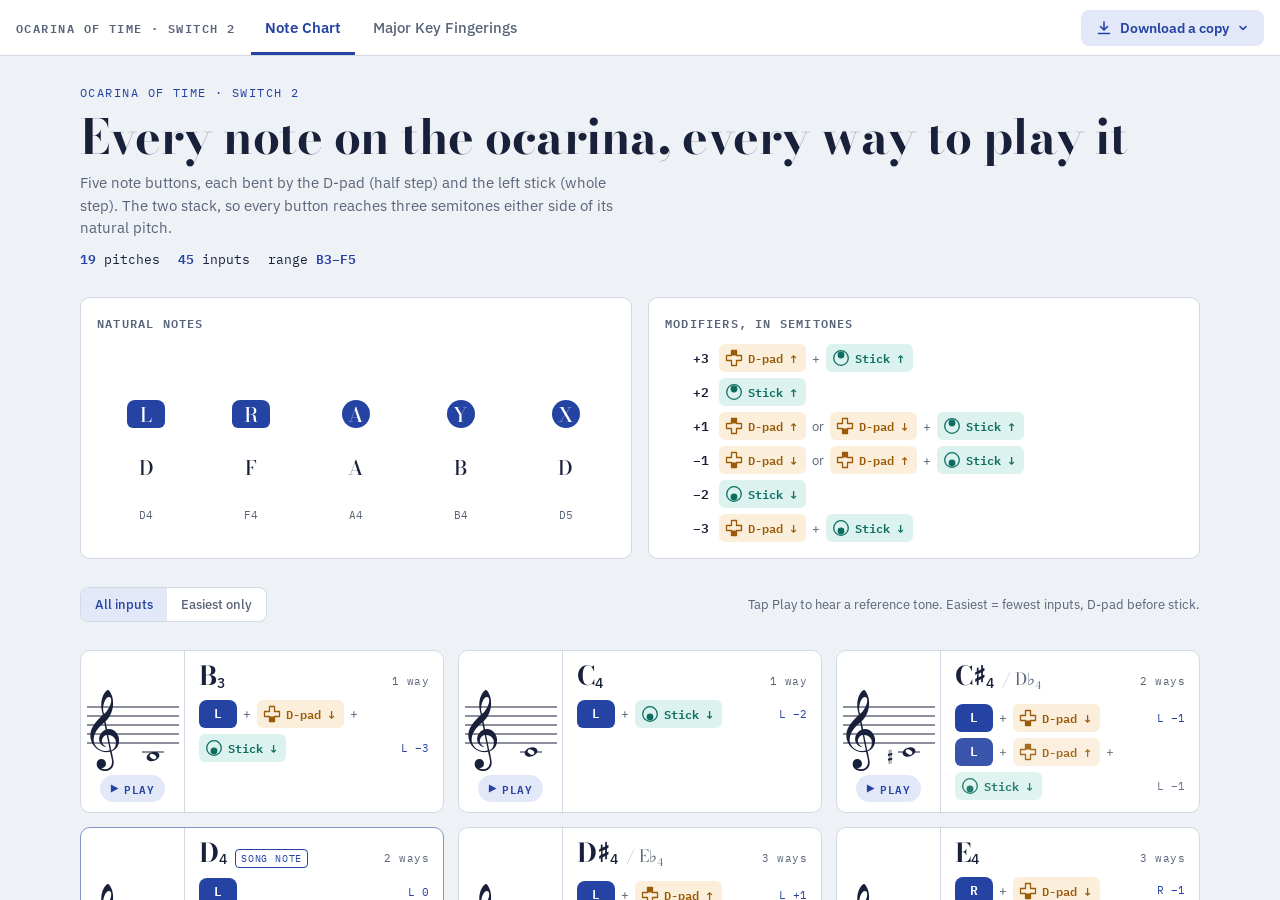
==== index.html @ efce630c "Add GitHub Pages site with chart tabs and download menu index.html shows each chart page in its own " ====
<!doctype html>
<html lang="en">
<head>
<meta charset="utf-8">
<meta name="viewport" content="width=device-width, initial-scale=1, viewport-fit=cover">
<title>Ocarina Note Charts</title>
<meta name="description" content="Note and fingering charts for the ocarina in The Legend of Zelda: Ocarina of Time on Nintendo Switch 2.">
<link rel="icon" href="data:image/svg+xml,%3Csvg xmlns='http://www.w3.org/2000/svg' viewBox='0 0 32 32'%3E%3Cellipse cx='16' cy='17' rx='13' ry='10' fill='%232443a3'/%3E%3Ccircle cx='11' cy='15' r='2' fill='%23fff'/%3E%3Ccircle cx='17' cy='13' r='2' fill='%23fff'/%3E%3Ccircle cx='22' cy='17' r='2' fill='%23fff'/%3E%3C/svg%3E">
<link rel="preconnect" href="https://fonts.googleapis.com">
<link rel="preconnect" href="https://fonts.gstatic.com" crossorigin>
<link rel="stylesheet" href="https://fonts.googleapis.com/css2?family=IBM+Plex+Sans:wght@400;500;600&family=IBM+Plex+Mono:wght@500;600&display=swap">
<style>
/* Colors match the two chart pages so the shell and the frame read as one page. */
:root {
  color-scheme: light dark;
  --paper: #eef1f6;
  --surface: #ffffff;
  --ink: #18203a;
  --muted: #5a6479;
  --line: #d3d9e4;
  --accent: #2443a3;
  --accent-soft: #e2e8f8;
  --shadow: 0 8px 24px rgb(24 32 58 / .14);
  --f-body: "IBM Plex Sans", system-ui, -apple-system, "Segoe UI", sans-serif;
  --f-mono: "IBM Plex Mono", ui-monospace, "SF Mono", Menlo, monospace;
  --bar-h: 56px;
}
@media (prefers-color-scheme: dark) {
  :root:not([data-theme="light"]) {
    --paper: #0e1320;
    --surface: #161d2d;
    --ink: #e5e9f2;
    --muted: #98a2b6;
    --line: #2a3347;
    --accent: #93a9ff;
    --accent-soft: #1e2948;
    --shadow: 0 8px 24px rgb(0 0 0 / .45);
  }
}
:root[data-theme="dark"] {
  --paper: #0e1320;
  --surface: #161d2d;
  --ink: #e5e9f2;
  --muted: #98a2b6;
  --line: #2a3347;
  --accent: #93a9ff;
  --accent-soft: #1e2948;
  --shadow: 0 8px 24px rgb(0 0 0 / .45);
}

*, *::before, *::after { box-sizing: border-box; }
html, body { height: 100%; }
body {
  margin: 0;
  display: flex;
  flex-direction: column;
  background: var(--paper);
  color: var(--ink);
  font: 15px/1.4 var(--f-body);
}

/* Top bar */
.bar {
  position: relative;
  z-index: 10;
  display: flex;
  align-items: stretch;
  gap: 16px;
  min-height: var(--bar-h);
  padding: env(safe-area-inset-top, 0px) max(16px, env(safe-area-inset-right)) 0 max(16px, env(safe-area-inset-left));
  background: var(--surface);
  border-bottom: 1px solid var(--line);
}
.brand {
  align-self: center;
  margin: 0;
  font: 600 12px var(--f-mono);
  letter-spacing: .12em;
  text-transform: uppercase;
  color: var(--muted);
  white-space: nowrap;
}

/* Tabs */
nav { display: flex; min-width: 0; }
.tabs li { display: flex; }
.tabs {
  display: flex;
  gap: 4px;
  margin: 0;
  padding: 0;
  list-style: none;
  min-width: 0;
}
.tabs a {
  display: flex;
  align-items: center;
  height: 100%;
  padding: 0 14px;
  color: var(--muted);
  font-weight: 500;
  text-decoration: none;
  white-space: nowrap;
  border-bottom: 3px solid transparent;
  border-top: 3px solid transparent;
}
.tabs a:hover { color: var(--ink); }
.tabs a[aria-current="page"] {
  color: var(--accent);
  font-weight: 600;
  border-bottom-color: var(--accent);
}
.tabs a:focus-visible,
.dl-btn:focus-visible,
.dl-menu a:focus-visible {
  outline: 2px solid var(--accent);
  outline-offset: -2px;
  border-radius: 6px;
}
.short { display: none; }

/* Download menu */
.dl {
  position: relative;
  margin-left: auto;
  align-self: center;
}
.dl-btn {
  display: inline-flex;
  align-items: center;
  gap: 8px;
  height: 36px;
  padding: 0 14px;
  font: 600 14px var(--f-body);
  color: var(--accent);
  background: var(--accent-soft);
  border: 1px solid transparent;
  border-radius: 8px;
  cursor: pointer;
  white-space: nowrap;
}
.dl-btn:hover { border-color: var(--accent); }
.dl-btn svg { width: 16px; height: 16px; flex: none; }
.dl-btn .chev { width: 12px; height: 12px; transition: transform .15s; }
.dl-btn[aria-expanded="true"] .chev { transform: rotate(180deg); }

.dl-menu {
  position: absolute;
  top: calc(100% + 8px);
  right: 0;
  width: 280px;
  max-width: calc(100vw - 32px);
  margin: 0;
  padding: 6px;
  list-style: none;
  background: var(--surface);
  border: 1px solid var(--line);
  border-radius: 10px;
  box-shadow: var(--shadow);
}
.dl-menu[hidden] { display: none; }
.dl-head {
  padding: 8px 10px 6px;
  font: 600 11px var(--f-mono);
  letter-spacing: .1em;
  text-transform: uppercase;
  color: var(--muted);
}
.dl-menu a {
  display: grid;
  grid-template-columns: 40px 1fr;
  align-items: center;
  gap: 2px 10px;
  padding: 10px;
  color: var(--ink);
  text-decoration: none;
  border-radius: 6px;
}
.dl-menu a:hover { background: var(--accent-soft); }
.badge {
  grid-row: span 2;
  display: grid;
  place-items: center;
  height: 32px;
  font: 600 11px var(--f-mono);
  color: var(--accent);
  border: 1px solid var(--line);
  border-radius: 6px;
}
.dl-menu strong { font-weight: 600; }
.dl-menu small { color: var(--muted); font-size: 13px; }

/* Chart frames */
main { position: relative; flex: 1; min-height: 0; }
iframe {
  position: absolute;
  inset: 0;
  width: 100%;
  height: 100%;
  border: 0;
  background: var(--paper);
}
iframe[hidden] { display: none; }

@media (max-width: 760px) {
  .brand { display: none; }
}
@media (max-width: 520px) {
  .bar { gap: 8px; }
  .tabs a { padding: 0 10px; }
  .long { display: none; }
  .short { display: inline; }
  .dl-btn { padding: 0 10px; }
}
@media (prefers-reduced-motion: reduce) {
  .dl-btn .chev { transition: none; }
}
</style>
</head>
<body>

<header class="bar">
  <p class="brand">Ocarina of Time · Switch 2</p>

  <nav aria-label="Charts">
    <ul class="tabs" id="tabs"></ul>
  </nav>

  <div class="dl">
    <button class="dl-btn" id="dl-btn" type="button" aria-haspopup="true" aria-expanded="false" aria-controls="dl-menu">
      <svg viewBox="0 0 16 16" fill="none" stroke="currentColor" stroke-width="1.6" stroke-linecap="round" stroke-linejoin="round" aria-hidden="true"><path d="M8 2v8M4.5 6.5 8 10l3.5-3.5M2.5 13.5h11"/></svg>
      <span class="long">Download a copy</span><span class="short">Download</span>
      <svg class="chev" viewBox="0 0 12 12" fill="none" stroke="currentColor" stroke-width="1.6" stroke-linecap="round" stroke-linejoin="round" aria-hidden="true"><path d="m3 4.5 3 3 3-3"/></svg>
    </button>
    <ul class="dl-menu" id="dl-menu" hidden>
      <li class="dl-head" id="dl-head"></li>
      <li><a id="dl-pdf" download>
        <span class="badge" aria-hidden="true">PDF</span>
        <strong>PDF</strong>
        <small id="dl-pdf-note"></small>
      </a></li>
      <li><a id="dl-md" download>
        <span class="badge" aria-hidden="true">MD</span>
        <strong>Markdown</strong>
        <small id="dl-md-note"></small>
      </a></li>
    </ul>
  </div>
</header>

<main id="frames"></main>

<script>
// Each tab: the HTML page it shows and the two files its download menu offers.
// To add a chart, add an entry here.
const CHARTS = [
  {
    id: "note-chart",
    label: "Note Chart",
    short: "Notes",
    page: "Zelda Switch 2 Ocarina Note Chart.html",
    pdf: { file: "downloadable-files/Ocarina Note Chart.pdf", note: "Printable · 206 KB" },
    md:  { file: "downloadable-files/Zelda Switch 2 Ocarina Note Chart.md", note: "Plain text · 1 KB" },
  },
  {
    id: "major-keys",
    label: "Major Key Fingerings",
    short: "Major keys",
    page: "Ocarina Major Key Fingerings.html",
    pdf: { file: "downloadable-files/Ocarina Major Key Fingerings.pdf", note: "Printable · 315 KB" },
    md:  { file: "downloadable-files/Ocarina Major Key Fingerings.md", note: "Plain text · 2 KB" },
  },
];

const tabsEl = document.getElementById("tabs");
const framesEl = document.getElementById("frames");
const btn = document.getElementById("dl-btn");
const menu = document.getElementById("dl-menu");
const enc = (path) => path.split("/").map(encodeURIComponent).join("/");
const frames = {};

// Build tabs. Frames are created on first visit and kept, so switching back keeps your scroll position.
for (const c of CHARTS) {
  const li = document.createElement("li");
  const a = document.createElement("a");
  a.href = "#" + c.id;
  a.dataset.id = c.id;
  a.innerHTML = `<span class="long"></span><span class="short"></span>`;
  a.querySelector(".long").textContent = c.label;
  a.querySelector(".short").textContent = c.short;
  li.append(a);
  tabsEl.append(li);
}

function show(id) {
  const chart = CHARTS.find((c) => c.id === id) || CHARTS[0];

  if (!frames[chart.id]) {
    const f = document.createElement("iframe");
    f.src = enc(chart.page);
    f.title = chart.label;
    framesEl.append(f);
    frames[chart.id] = f;
  }
  for (const [key, f] of Object.entries(frames)) f.hidden = key !== chart.id;

  for (const a of tabsEl.querySelectorAll("a")) {
    if (a.dataset.id === chart.id) a.setAttribute("aria-current", "page");
    else a.removeAttribute("aria-current");
  }

  document.getElementById("dl-head").textContent = chart.label;
  for (const kind of ["pdf", "md"]) {
    const link = document.getElementById("dl-" + kind);
    link.href = enc(chart[kind].file);
    link.download = chart[kind].file.split("/").pop();
    document.getElementById(`dl-${kind}-note`).textContent = chart[kind].note;
  }

  document.title = `${chart.label} · Ocarina Note Charts`;
  closeMenu();
}

// Download menu
function openMenu() {
  menu.hidden = false;
  btn.setAttribute("aria-expanded", "true");
}
function closeMenu(focusButton) {
  if (menu.hidden) return;
  menu.hidden = true;
  btn.setAttribute("aria-expanded", "false");
  if (focusButton) btn.focus();
}
btn.addEventListener("click", () => (menu.hidden ? openMenu() : closeMenu()));
menu.addEventListener("click", (e) => { if (e.target.closest("a")) closeMenu(); });
document.addEventListener("click", (e) => { if (!e.target.closest(".dl")) closeMenu(); });
document.addEventListener("keydown", (e) => { if (e.key === "Escape") closeMenu(true); });
// Clicking inside a chart frame doesn't reach this document, so close the menu when the page loses focus.
window.addEventListener("blur", () => closeMenu());

window.addEventListener("hashchange", () => show(location.hash.slice(1)));
show(location.hash.slice(1));
</script>
</body>
</html>
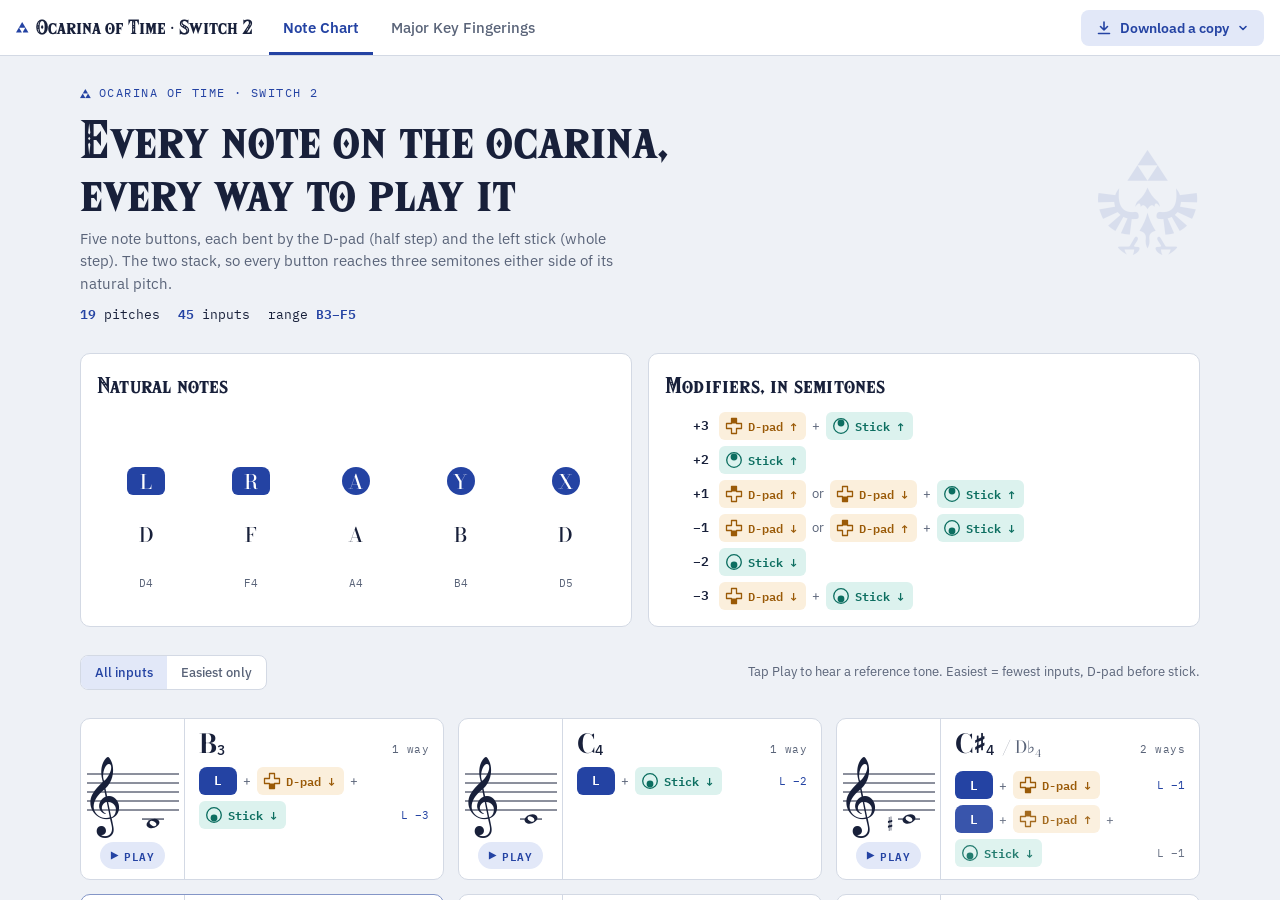
==== commit d7b4d95b: "Use Hylia Serif for headings and Hylian Symbols for ornaments Headings on both chart pages and the s" ====
--- a/index.html
+++ b/index.html
@@ -71,14 +71,23 @@
   background: var(--surface);
   border-bottom: 1px solid var(--line);
 }
+@font-face { font-family: "Hylia Serif"; src: url("fonts/HyliaSerifBeta-Regular.otf") format("opentype"); font-display: swap; }
+@font-face { font-family: "Hylian Symbols"; src: url("fonts/HylianSymbols.ttf") format("truetype"); font-display: block; }
 .brand {
   align-self: center;
+  display: flex;
+  align-items: center;
+  gap: 8px;
   margin: 0;
-  font: 600 12px var(--f-mono);
-  letter-spacing: .12em;
-  text-transform: uppercase;
-  color: var(--muted);
+  font: 400 18px "Hylia Serif", Georgia, serif;
+  font-synthesis: none;
+  color: var(--ink);
   white-space: nowrap;
+}
+.brand .glyph {
+  font: 400 15px "Hylian Symbols";
+  color: var(--accent);
+  user-select: none;
 }
 
 /* Tabs */
@@ -220,7 +229,7 @@
 <body>
 
 <header class="bar">
-  <p class="brand">Ocarina of Time · Switch 2</p>
+  <p class="brand"><span class="glyph" aria-hidden="true">b</span>Ocarina of Time · Switch 2</p>
 
   <nav aria-label="Charts">
     <ul class="tabs" id="tabs"></ul>
@@ -267,8 +276,10 @@
     label: "Major Key Fingerings",
     short: "Major keys",
     page: "Ocarina Major Key Fingerings.html",
-    pdf: { file: "downloadable-files/Ocarina Major Key Fingerings.pdf", note: "Printable · 315 KB" },
-    md:  { file: "downloadable-files/Ocarina Major Key Fingerings.md", note: "Plain text · 2 KB" },
+    // Built from the fingerings on screen (the page's window.ocarinaExport); the files are a fallback.
+    generated: true,
+    pdf: { file: "downloadable-files/Ocarina Major Key Fingerings.pdf", note: "Printable · with your fingerings" },
+    md:  { file: "downloadable-files/Ocarina Major Key Fingerings.md", note: "Plain text · with your fingerings" },
   },
 ];
 
@@ -278,6 +289,7 @@
 const menu = document.getElementById("dl-menu");
 const enc = (path) => path.split("/").map(encodeURIComponent).join("/");
 const frames = {};
+let current = null;
 
 // Build tabs. Frames are created on first visit and kept, so switching back keeps your scroll position.
 for (const c of CHARTS) {
@@ -294,6 +306,7 @@
 
 function show(id) {
   const chart = CHARTS.find((c) => c.id === id) || CHARTS[0];
+  current = chart;
 
   if (!frames[chart.id]) {
     const f = document.createElement("iframe");
@@ -339,6 +352,44 @@
 // Clicking inside a chart frame doesn't reach this document, so close the menu when the page loses focus.
 window.addEventListener("blur", () => closeMenu());
 
+// Personalized downloads: ask the chart page to build the file instead of fetching the static copy.
+const btnLabel = btn.querySelector(".long"), btnShort = btn.querySelector(".short");
+function setBusy(text) {
+  btn.disabled = !!text;
+  btn.style.cursor = text ? "progress" : "";
+  btnLabel.textContent = text || "Download a copy";
+  btnShort.textContent = text ? "Building…" : "Download";
+}
+function saveBlob(blob, filename) {
+  const url = URL.createObjectURL(blob);
+  const a = document.createElement("a");
+  a.href = url;
+  a.download = filename;
+  document.body.append(a);
+  a.click();
+  a.remove();
+  setTimeout(() => URL.revokeObjectURL(url), 10000);
+}
+for (const kind of ["pdf", "md"]) {
+  const link = document.getElementById("dl-" + kind);
+  link.addEventListener("click", async (e) => {
+    const api = current.generated && frames[current.id]?.contentWindow?.ocarinaExport;
+    if (!api) return; // not ready: the link downloads the static file
+    e.preventDefault();
+    closeMenu();
+    setBusy(kind === "pdf" ? "Building PDF…" : "Building file…");
+    try {
+      const { blob, filename } = await api[kind]();
+      saveBlob(blob, filename);
+    } catch (err) {
+      console.error(err);
+      saveBlob(await (await fetch(link.href)).blob(), link.download);
+    } finally {
+      setBusy(null);
+    }
+  });
+}
+
 window.addEventListener("hashchange", () => show(location.hash.slice(1)));
 show(location.hash.slice(1));
 </script>
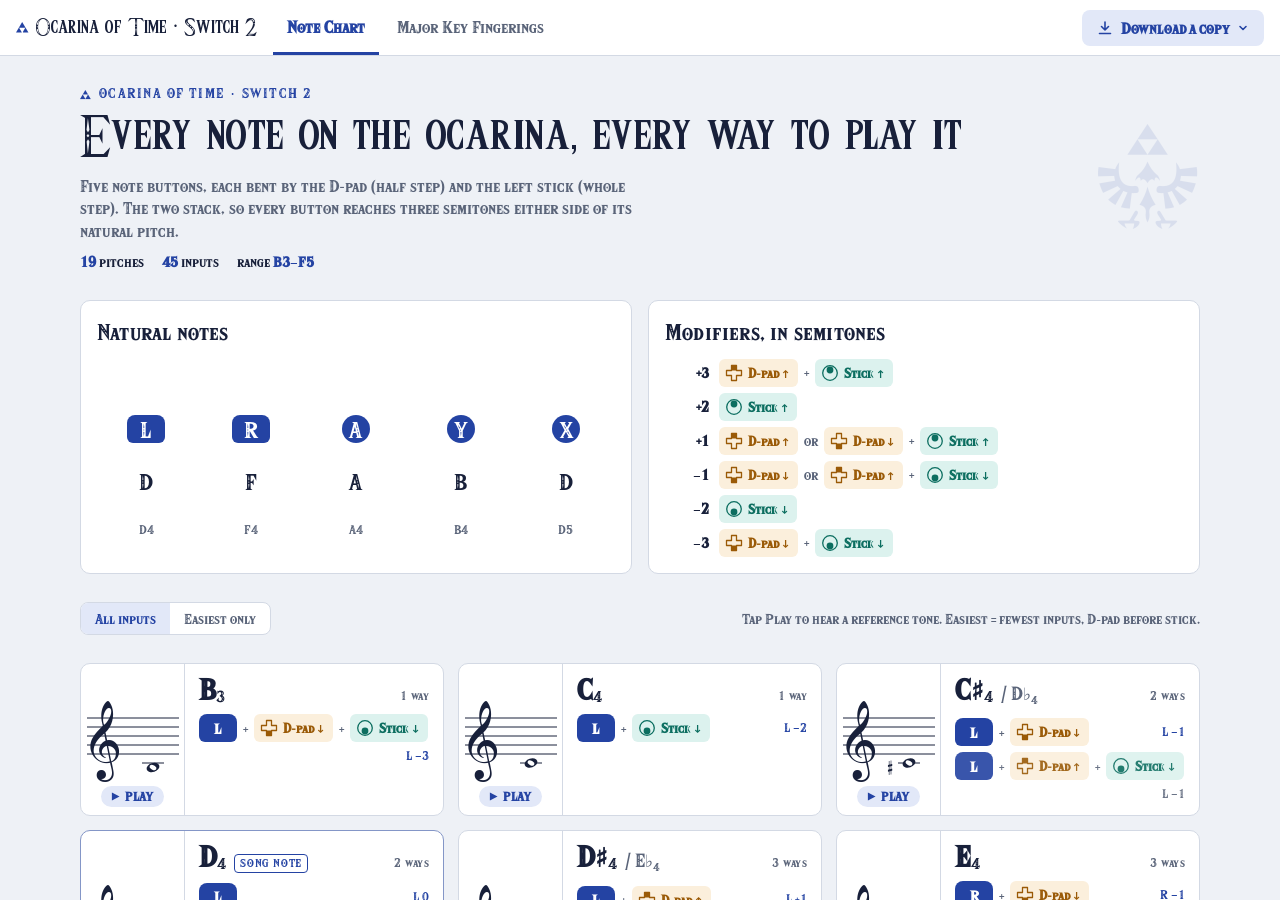
==== commit e182814b: "Use Triforce for page titles and Hylia Serif for all other text Page titles and the site title use T" ====
--- a/index.html
+++ b/index.html
@@ -73,13 +73,19 @@
 }
 @font-face { font-family: "Hylia Serif"; src: url("fonts/HyliaSerifBeta-Regular.otf") format("opentype"); font-display: swap; }
 @font-face { font-family: "Hylian Symbols"; src: url("fonts/HylianSymbols.ttf") format("truetype"); font-display: block; }
+@font-face { font-family: "Triforce"; src: url("fonts/Triforce.ttf") format("truetype"); font-display: swap; }
+/* Triforce for the site title, Hylia Serif for everything else (the fonts after it fill in missing characters). */
+:root {
+  --f-body: "Hylia Serif", "IBM Plex Sans", system-ui, -apple-system, "Segoe UI", sans-serif;
+  --f-mono: "Hylia Serif", "IBM Plex Mono", ui-monospace, "SF Mono", Menlo, monospace;
+}
 .brand {
   align-self: center;
   display: flex;
   align-items: center;
   gap: 8px;
   margin: 0;
-  font: 400 18px "Hylia Serif", Georgia, serif;
+  font: 400 20px "Triforce", "Hylia Serif", Georgia, serif;
   font-synthesis: none;
   color: var(--ink);
   white-space: nowrap;
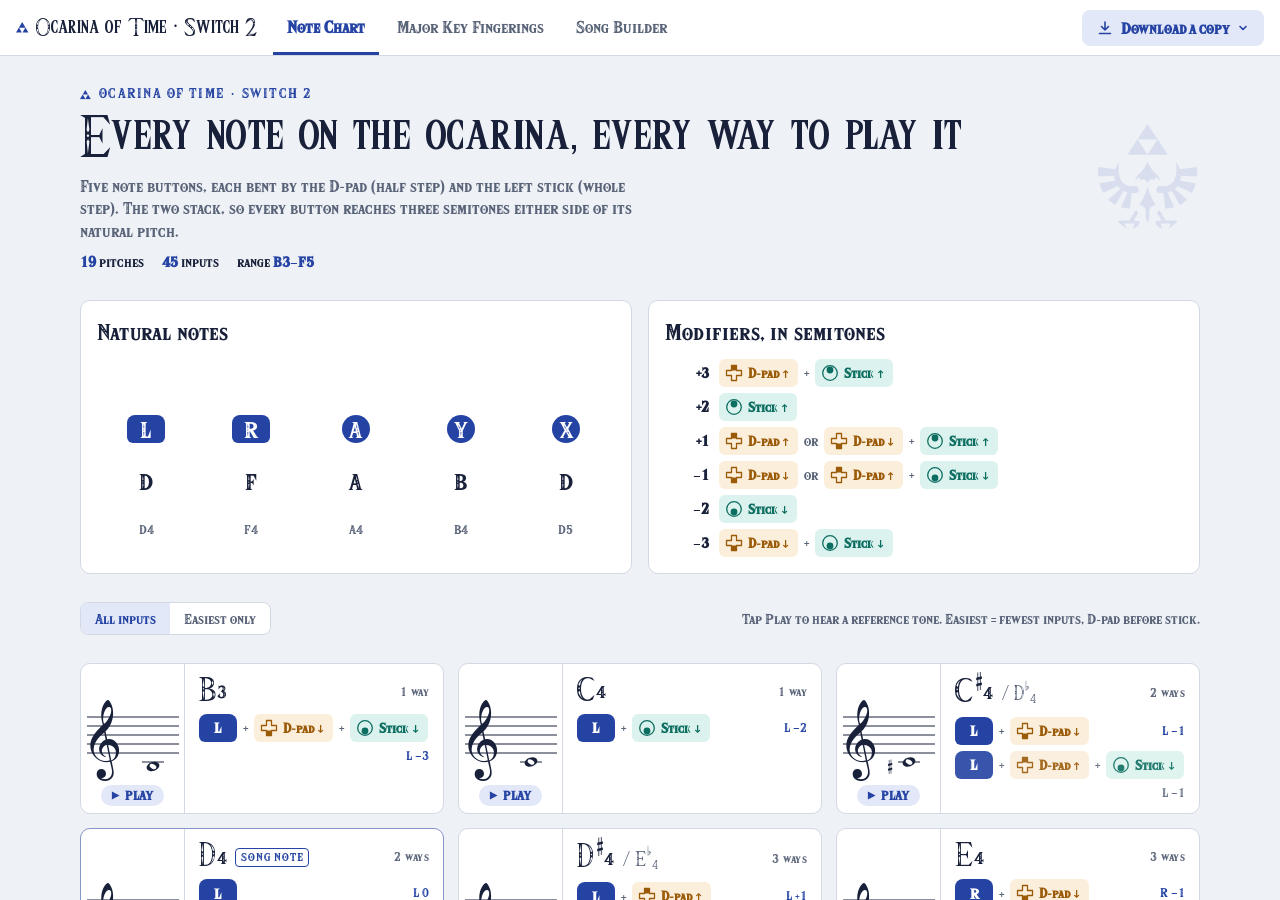
==== commit 489c12c3: "Add Song Builder tab with recorded notes and named Markdown downloads Write a melody on a note grid," ====
--- a/index.html
+++ b/index.html
@@ -203,6 +203,14 @@
   border-radius: 6px;
 }
 .dl-menu strong { font-weight: 600; }
+.dl-name { display: grid; gap: 6px; padding: 6px 10px 12px; margin-bottom: 4px; border-bottom: 1px solid var(--line); }
+.dl-name label { font: 600 13px var(--f-body); color: var(--muted); }
+.dl-name input {
+  width: 100%; min-height: 40px; padding: 0 10px; font: 16px var(--f-body); color: var(--ink);
+  background: var(--paper); border: 1px solid var(--line); border-radius: 8px;
+}
+.dl-name input:focus-visible { outline: 2px solid var(--accent); outline-offset: 1px; border-color: transparent; }
+.dl-name small { color: var(--muted); font-size: 12px; }
 .dl-menu small { color: var(--muted); font-size: 13px; }
 
 /* Chart frames */
@@ -249,6 +257,11 @@
     </button>
     <ul class="dl-menu" id="dl-menu" hidden>
       <li class="dl-head" id="dl-head"></li>
+      <li class="dl-name" id="dl-name" hidden>
+        <label for="song-name">Song name</label>
+        <input id="song-name" type="text" maxlength="120" autocomplete="off" spellcheck="true" enterkeyhint="done">
+        <small>Used as the title and file name. Press Enter to download.</small>
+      </li>
       <li><a id="dl-pdf" download>
         <span class="badge" aria-hidden="true">PDF</span>
         <strong>PDF</strong>
@@ -287,6 +300,16 @@
     pdf: { file: "downloadable-files/Ocarina Major Key Fingerings.pdf", note: "Printable · with your fingerings" },
     md:  { file: "downloadable-files/Ocarina Major Key Fingerings.md", note: "Plain text · with your fingerings" },
   },
+  {
+    id: "song-builder",
+    label: "Song Builder",
+    short: "Songs",
+    page: "Ocarina Song Builder.html",
+    // Markdown only, built from the song on screen. No static copy: there's nothing to download until you write a song.
+    generated: true,
+    nameable: true, // shows the song name field in the download menu (stored by the page)
+    md:  { file: null, note: "Your song as a numbered list" },
+  },
 ];
 
 const tabsEl = document.getElementById("tabs");
@@ -331,8 +354,12 @@
   document.getElementById("dl-head").textContent = chart.label;
   for (const kind of ["pdf", "md"]) {
     const link = document.getElementById("dl-" + kind);
-    link.href = enc(chart[kind].file);
-    link.download = chart[kind].file.split("/").pop();
+    // A chart can offer just one kind; a generated-only download has no static file behind it.
+    link.closest("li").hidden = !chart[kind];
+    if (!chart[kind]) continue;
+    const file = chart[kind].file;
+    if (file) { link.href = enc(file); link.download = file.split("/").pop(); }
+    else { link.href = "#"; link.removeAttribute("download"); }
     document.getElementById(`dl-${kind}-note`).textContent = chart[kind].note;
   }
 
@@ -341,10 +368,25 @@
 }
 
 // Download menu
+const nameRow = document.getElementById("dl-name"), nameInput = document.getElementById("song-name");
+const pageApi = () => frames[current.id]?.contentWindow?.ocarinaExport;
 function openMenu() {
+  const api = current.nameable && pageApi();
+  nameRow.hidden = !(api && api.setName);
+  if (!nameRow.hidden) {
+    nameInput.value = api.getName() || "";
+    nameInput.placeholder = api.defaultName || "";
+  }
   menu.hidden = false;
   btn.setAttribute("aria-expanded", "true");
-}
+  if (!nameRow.hidden) nameInput.focus();
+}
+nameInput.addEventListener("input", () => pageApi()?.setName?.(nameInput.value));
+nameInput.addEventListener("keydown", e => {
+  if (e.key !== "Enter") return;
+  e.preventDefault();
+  document.getElementById("dl-md").click();
+});
 function closeMenu(focusButton) {
   if (menu.hidden) return;
   menu.hidden = true;
@@ -380,7 +422,10 @@
   const link = document.getElementById("dl-" + kind);
   link.addEventListener("click", async (e) => {
     const api = current.generated && frames[current.id]?.contentWindow?.ocarinaExport;
-    if (!api) return; // not ready: the link downloads the static file
+    if (!api || !api[kind]) {
+      if (!current[kind]?.file) e.preventDefault(); // nothing static to fall back on
+      return; // otherwise the link downloads the static file
+    }
     e.preventDefault();
     closeMenu();
     setBusy(kind === "pdf" ? "Building PDF…" : "Building file…");
@@ -389,7 +434,7 @@
       saveBlob(blob, filename);
     } catch (err) {
       console.error(err);
-      saveBlob(await (await fetch(link.href)).blob(), link.download);
+      if (current[kind]?.file) saveBlob(await (await fetch(link.href)).blob(), link.download);
     } finally {
       setBusy(null);
     }
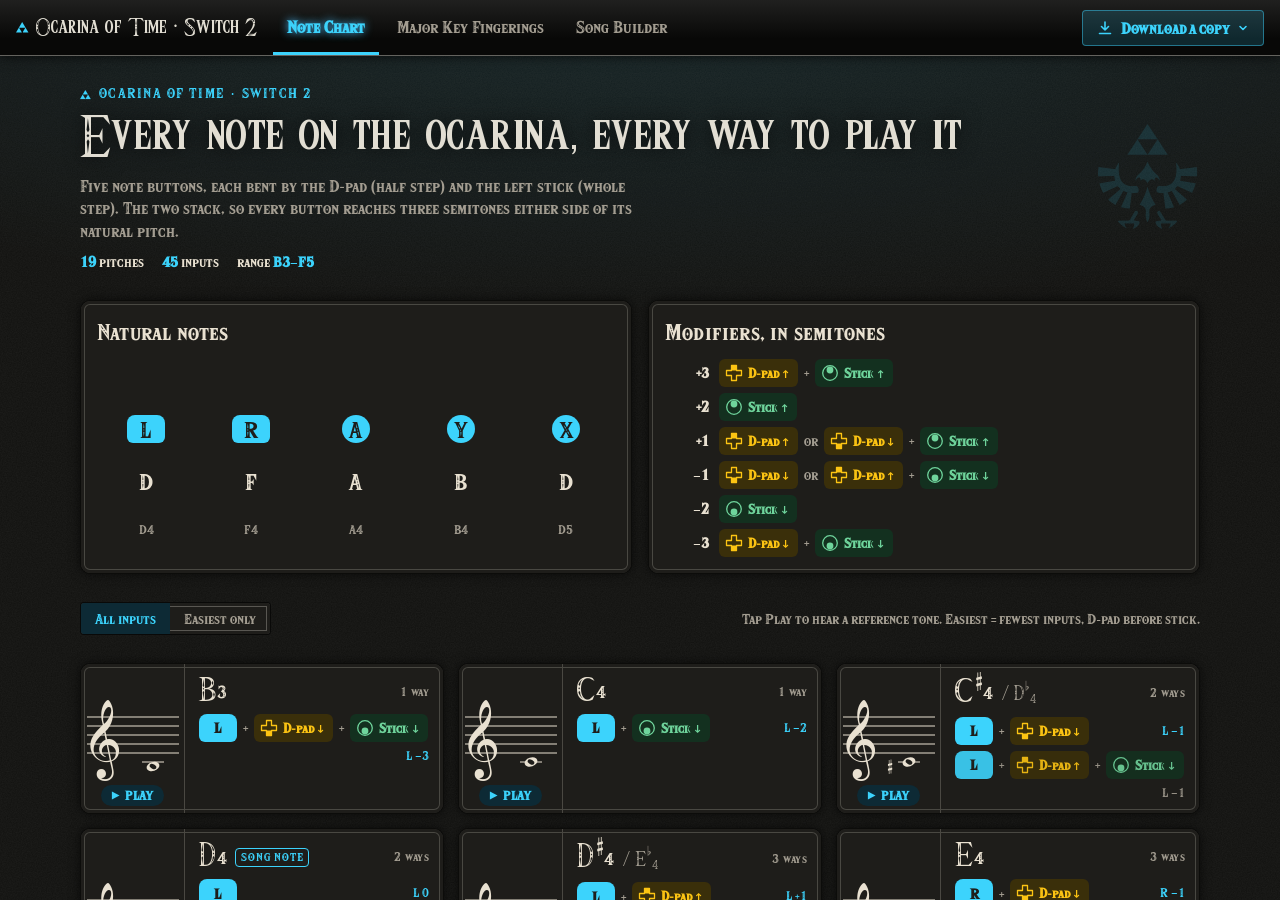
==== commit f0292d83: "Theme the site in the Hyrule UI style, with credit in each footer theme.css restyles every page thro" ====
--- a/index.html
+++ b/index.html
@@ -1,5 +1,5 @@
 <!doctype html>
-<html lang="en">
+<html lang="en" data-palette="hyrule">
 <head>
 <meta charset="utf-8">
 <meta name="viewport" content="width=device-width, initial-scale=1, viewport-fit=cover">
@@ -239,6 +239,7 @@
   .dl-btn .chev { transition: none; }
 }
 </style>
+<link rel="stylesheet" href="theme.css">
 </head>
 <body>
 
--- a/theme.css
+++ b/theme.css
@@ -0,0 +1,80 @@
+/* Site theme: the Hyrule UI look (dark slate, tan inset frames, Sheikah-blue glow).
+   Design adapted from the Zelda BOTW UI Kit by Hunter Paramore (CC BY 4.0),
+   https://www.figma.com/community/file/965825767811358609, by way of zelda-hyrule-ui
+   (https://github.com/chaos-xxl/zelda-hyrule-ui, MIT). Credited in each page's footer.
+
+   Every page reads its colors from the same variables, so this file only resets them and adds trim.
+   It applies to pages whose <html> has data-palette="hyrule", and must load after the page's own <style>. */
+
+:root[data-palette="hyrule"],
+:root[data-palette="hyrule"] .dl-menu {
+  color-scheme: dark;
+  --paper: #121210; --surface: #1e1d1a; --ink: #e9e1d1; --muted: #a39d91; --line: #4a4842;
+  --accent: #3cd3fc; --accent-soft: #0d2a35; --accent-line: rgb(60 211 252 / .3); --staff: #e9e1d1;
+  --dpad: #fcc413; --dpad-soft: #3a2f0a; --stick: #6fd49c; --stick-soft: #13301f;
+  --warn: #ff8a80; --warn-soft: #3d1a18; --ok: #7bd99a; --ok-soft: #15301f; --mid: #f2c46b; --mid-soft: #382a10;
+  --dim: #605c55; --row-sharp: #191816; --gl: #423f3a; --gl2: #2f2d29; --gl4: #5c5952;
+  --shadow: 0 10px 28px rgb(0 0 0 / .5);
+  --tan: #e2ded3; --frame: rgb(226 222 211 / .22); --sheikah: #3cd3fc; --sheikah-glow: #4fc0ff; --sheikah-bg: #0a1428;
+}
+
+/* Page: dark slate with a faint grain and a blue haze at the top */
+:root[data-palette="hyrule"] body { background-color: var(--paper); }
+:root[data-palette="hyrule"] body::before {
+  content: ""; position: fixed; inset: 0; z-index: -1; pointer-events: none;
+  background-image:
+    url("data:image/svg+xml,%3Csvg xmlns='http://www.w3.org/2000/svg' width='240' height='240'%3E%3Cfilter id='n'%3E%3CfeTurbulence type='fractalNoise' baseFrequency='.8' numOctaves='3' stitchTiles='stitch'/%3E%3CfeColorMatrix values='0 0 0 0 1 0 0 0 0 1 0 0 0 0 1 .05 0 0 0 0'/%3E%3C/filter%3E%3Crect width='100%25' height='100%25' filter='url(%23n)'/%3E%3C/svg%3E"),
+    radial-gradient(120% 55% at 50% -8%, rgb(60 211 252 / .10), transparent 70%);
+}
+:root[data-palette="hyrule"] h1 { color: var(--tan); text-shadow: 0 0 20px rgb(0 0 0 / .8); }
+:root[data-palette="hyrule"] .crest { color: var(--sheikah); opacity: .12; }
+:root[data-palette="hyrule"] .ornament { color: var(--tan); }
+:root[data-palette="hyrule"] .ornament::before { background: linear-gradient(to right, transparent, var(--frame)); }
+:root[data-palette="hyrule"] .ornament::after { background: linear-gradient(to left, transparent, var(--frame)); }
+
+/* Panels and cards: a tan line inset 3px from the edge */
+:root[data-palette="hyrule"] :is(.panel, .card, .rollbox) {
+  border-color: rgb(0 0 0 / .6);
+  box-shadow: inset 0 0 0 3px var(--surface), inset 0 0 0 4px var(--frame), 0 0 11px rgb(0 0 0 / .6);
+}
+
+/* Buttons: same inset frame, italic labels, warm glow on hover */
+:root[data-palette="hyrule"] :is(.ctl, .seg) {
+  border-color: rgb(0 0 0 / .7); border-radius: 4px; font-style: italic;
+  box-shadow: inset 0 0 0 3px var(--surface), inset 0 0 0 4px rgb(226 222 211 / .3);
+  transition: box-shadow .25s cubic-bezier(.4, 0, .2, 1), background .25s;
+}
+:root[data-palette="hyrule"] .ctl:hover:not([disabled]) {
+  background: var(--surface);
+  box-shadow: inset 0 0 0 3px var(--surface), inset 0 0 0 4px rgb(226 222 211 / .7),
+    inset 0 0 7px 3px rgb(246 231 152 / .35), 0 0 12px 1px rgb(227 227 200 / .5);
+}
+/* The main action (Play) in Sheikah blue */
+:root[data-palette="hyrule"] .ctl.primary {
+  background: var(--sheikah-bg); color: var(--sheikah); border-color: #000;
+  box-shadow: inset 0 0 0 3px var(--sheikah-bg), inset 0 0 0 4px rgb(60 211 252 / .55), 0 0 8px rgb(79 192 255 / .4);
+}
+:root[data-palette="hyrule"] .ctl.primary:hover {
+  background: var(--sheikah-bg);
+  box-shadow: inset 0 0 0 3px var(--sheikah-bg), inset 0 0 0 4px var(--sheikah), 0 0 10px var(--sheikah-glow), 0 1px 11px #0a8dd7;
+}
+:root[data-palette="hyrule"] :is(.sel-wrap select, .namerow input) { border-radius: 4px; border-color: rgb(226 222 211 / .3); }
+
+/* Site top bar (index.html): near-black band, tan text, glowing current tab */
+:root[data-palette="hyrule"] header.bar {
+  --surface: #080807; --ink: var(--tan); --accent: var(--sheikah); --accent-soft: rgb(60 211 252 / .16);
+  background: linear-gradient(#20201f, #080807 70%);
+  border-bottom: 1px solid rgb(226 222 211 / .35);
+  box-shadow: 0 0 11px rgb(0 0 0 / .8);
+}
+:root[data-palette="hyrule"] .tabs a[aria-current="page"] { border-bottom-color: var(--sheikah); text-shadow: 0 0 8px var(--sheikah-glow); }
+:root[data-palette="hyrule"] .dl-btn { border: 1px solid rgb(60 211 252 / .45); border-radius: 4px; }
+:root[data-palette="hyrule"] .dl-menu { border-color: rgb(226 222 211 / .35); }
+
+/* Credit line in each page's footer */
+:root[data-palette="hyrule"] footer .credit a { color: var(--accent); }
+
+/* Downloads: the Major Key PDF renders an off-screen copy (.exporting) in print colors. Keep the theme out of it. */
+:root[data-palette="hyrule"] .exporting { color-scheme: light; --tan: var(--ink); --frame: var(--line); --sheikah: var(--accent); }
+:root[data-palette="hyrule"] .exporting :is(.panel, .card, .rollbox, .ctl, .seg) { border-color: var(--line); box-shadow: none; }
+:root[data-palette="hyrule"] .exporting h1 { text-shadow: none; }
